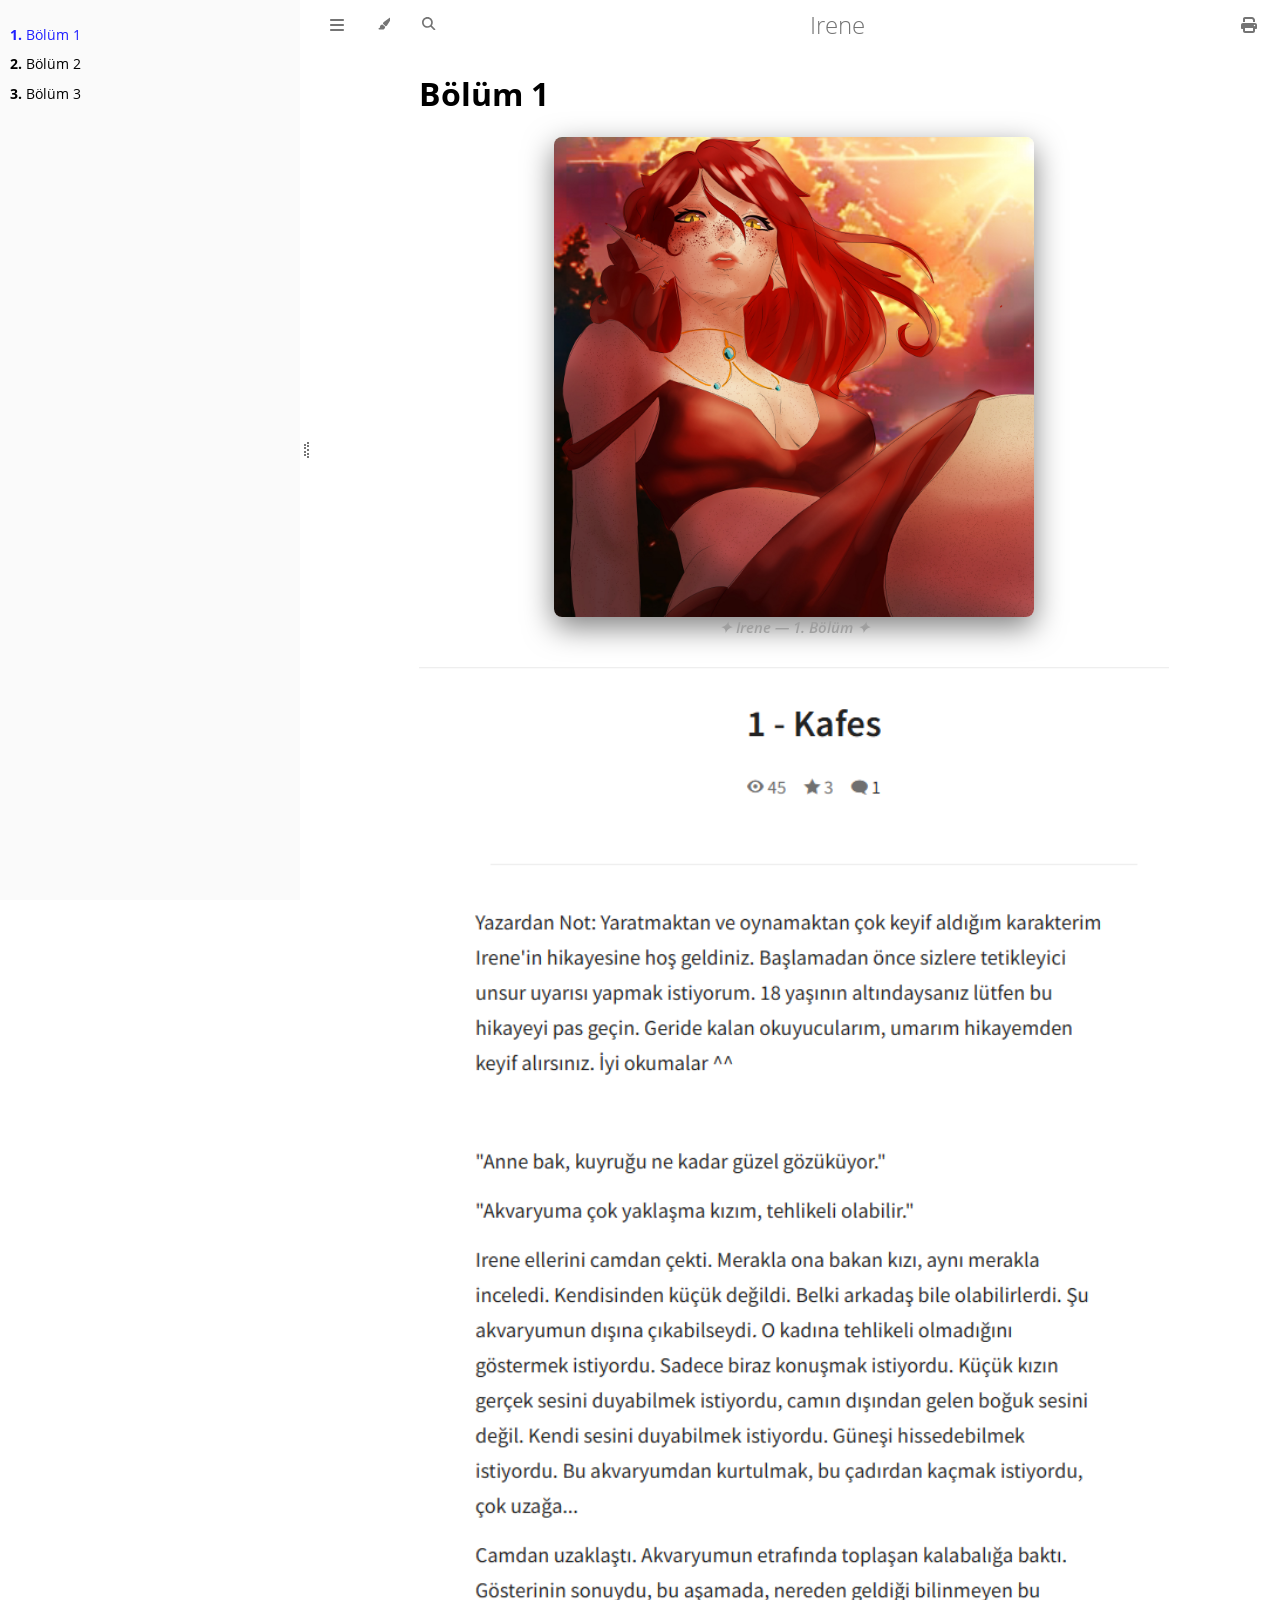
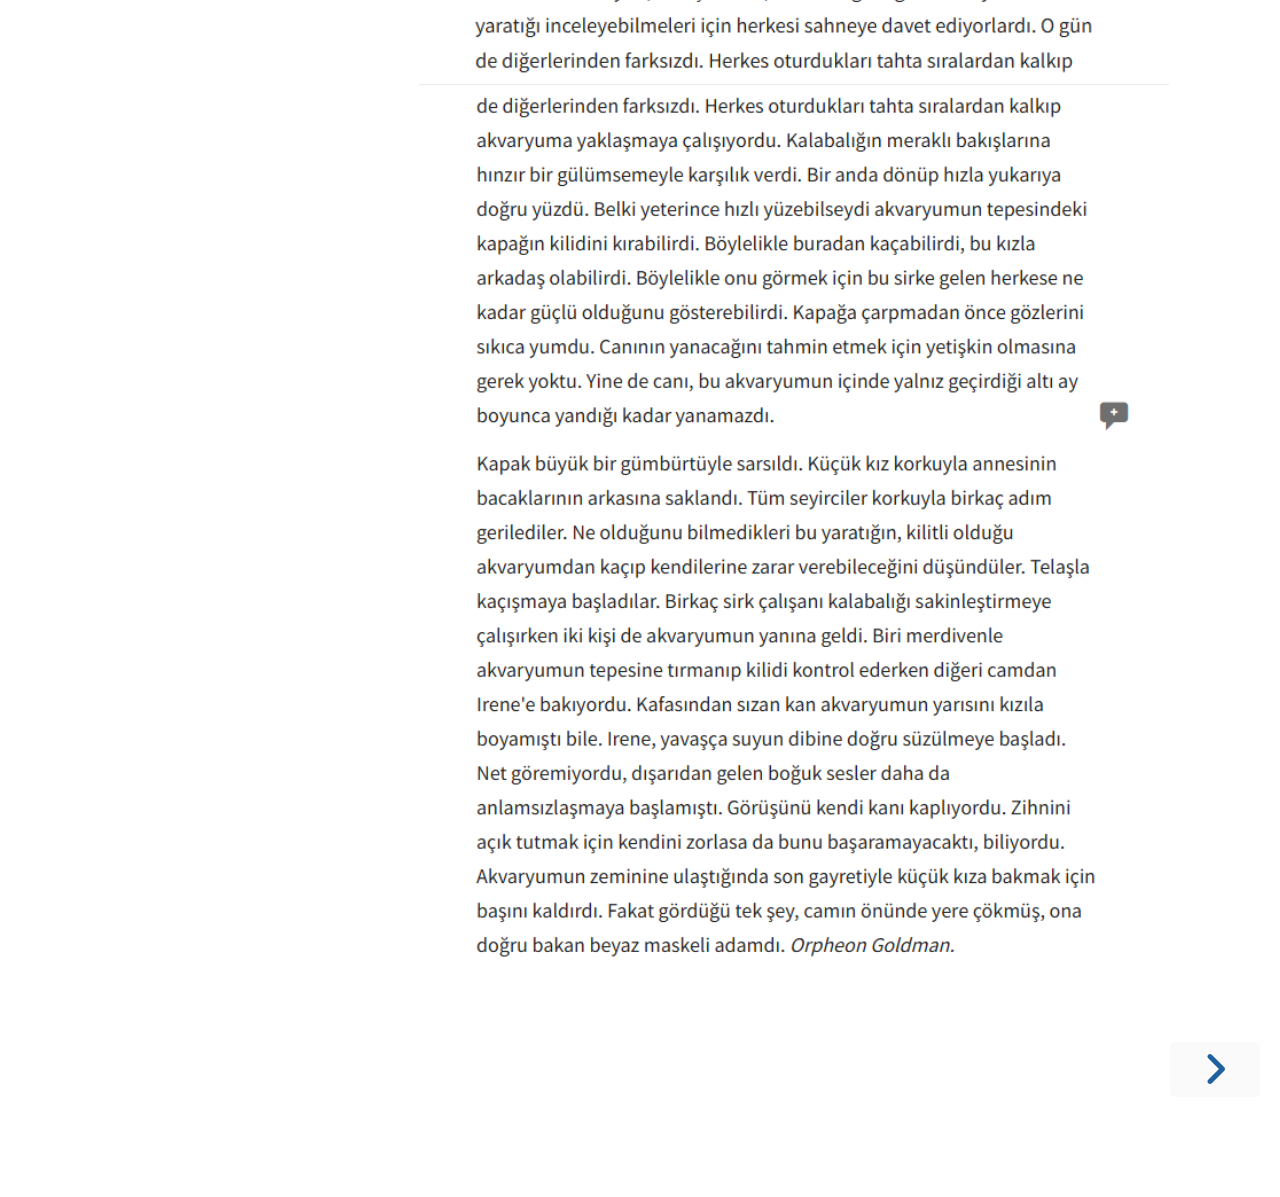
==== index.html @ 5b01538f "deploy: 0508a4b6978ac6c956432a629f07b797acef24c5" ====
<!DOCTYPE HTML>
<html lang="en" class="light sidebar-visible" dir="ltr">
    <head>
        <!-- Book generated using mdBook -->
        <meta charset="UTF-8">
        <title>Bölüm 1 - Irene</title>


        <!-- Custom HTML head -->

        <meta name="description" content="">
        <meta name="viewport" content="width=device-width, initial-scale=1">
        <meta name="theme-color" content="#ffffff">

        <link rel="icon" href="favicon-de23e50b.svg">
        <link rel="shortcut icon" href="favicon-8114d1fc.png">
        <link rel="stylesheet" href="css/variables-8adf115d.css">
        <link rel="stylesheet" href="css/general-e96d0476.css">
        <link rel="stylesheet" href="css/chrome-d279d366.css">
        <link rel="stylesheet" href="css/print-9e4910d8.css" media="print">

        <!-- Fonts -->
        <link rel="stylesheet" href="fonts/fonts-9644e21d.css">

        <!-- Highlight.js Stylesheets -->
        <link rel="stylesheet" id="mdbook-highlight-css" href="highlight-493f70e1.css">
        <link rel="stylesheet" id="mdbook-tomorrow-night-css" href="tomorrow-night-4c0ae647.css">
        <link rel="stylesheet" id="mdbook-ayu-highlight-css" href="ayu-highlight-3fdfc3ac.css">

        <!-- Custom theme stylesheets -->
        <link rel="stylesheet" href="src/custom-f407824f.css">


        <!-- Provide site root and default themes to javascript -->
        <script>
            const path_to_root = "";
            const default_light_theme = "light";
            const default_dark_theme = "navy";
            window.path_to_searchindex_js = "searchindex-d4fcfb44.js";
        </script>
        <!-- Start loading toc.js asap -->
        <script src="toc-2e835e75.js"></script>
    </head>
    <body>
    <div id="mdbook-help-container">
        <div id="mdbook-help-popup">
            <h2 class="mdbook-help-title">Keyboard shortcuts</h2>
            <div>
                <p>Press <kbd>←</kbd> or <kbd>→</kbd> to navigate between chapters</p>
                <p>Press <kbd>S</kbd> or <kbd>/</kbd> to search in the book</p>
                <p>Press <kbd>?</kbd> to show this help</p>
                <p>Press <kbd>Esc</kbd> to hide this help</p>
            </div>
        </div>
    </div>
    <div id="mdbook-body-container">
        <!-- Work around some values being stored in localStorage wrapped in quotes -->
        <script>
            try {
                let theme = localStorage.getItem('mdbook-theme');
                let sidebar = localStorage.getItem('mdbook-sidebar');

                if (theme.startsWith('"') && theme.endsWith('"')) {
                    localStorage.setItem('mdbook-theme', theme.slice(1, theme.length - 1));
                }

                if (sidebar.startsWith('"') && sidebar.endsWith('"')) {
                    localStorage.setItem('mdbook-sidebar', sidebar.slice(1, sidebar.length - 1));
                }
            } catch (e) { }
        </script>

        <!-- Set the theme before any content is loaded, prevents flash -->
        <script>
            const default_theme = window.matchMedia("(prefers-color-scheme: dark)").matches ? default_dark_theme : default_light_theme;
            let theme;
            try { theme = localStorage.getItem('mdbook-theme'); } catch(e) { }
            if (theme === null || theme === undefined) { theme = default_theme; }
            const html = document.documentElement;
            html.classList.remove('light')
            html.classList.add(theme);
            html.classList.add("js");
        </script>

        <input type="checkbox" id="mdbook-sidebar-toggle-anchor" class="hidden">

        <!-- Hide / unhide sidebar before it is displayed -->
        <script>
            let sidebar = null;
            const sidebar_toggle = document.getElementById("mdbook-sidebar-toggle-anchor");
            if (document.body.clientWidth >= 1080) {
                try { sidebar = localStorage.getItem('mdbook-sidebar'); } catch(e) { }
                sidebar = sidebar || 'visible';
            } else {
                sidebar = 'hidden';
                sidebar_toggle.checked = false;
            }
            if (sidebar === 'visible') {
                sidebar_toggle.checked = true;
            } else {
                html.classList.remove('sidebar-visible');
            }
        </script>

        <nav id="mdbook-sidebar" class="sidebar" aria-label="Table of contents">
            <!-- populated by js -->
            <mdbook-sidebar-scrollbox class="sidebar-scrollbox"></mdbook-sidebar-scrollbox>
            <noscript>
                <iframe class="sidebar-iframe-outer" src="toc.html"></iframe>
            </noscript>
            <div id="mdbook-sidebar-resize-handle" class="sidebar-resize-handle">
                <div class="sidebar-resize-indicator"></div>
            </div>
        </nav>

        <div id="mdbook-page-wrapper" class="page-wrapper">

            <div class="page">
                <div id="mdbook-menu-bar-hover-placeholder"></div>
                <div id="mdbook-menu-bar" class="menu-bar sticky">
                    <div class="left-buttons">
                        <label id="mdbook-sidebar-toggle" class="icon-button" for="mdbook-sidebar-toggle-anchor" title="Toggle Table of Contents" aria-label="Toggle Table of Contents" aria-controls="mdbook-sidebar">
                            <span class=fa-svg><svg xmlns="http://www.w3.org/2000/svg" viewBox="0 0 448 512"><!--! Font Awesome Free 6.2.0 by @fontawesome - https://fontawesome.com License - https://fontawesome.com/license/free (Icons: CC BY 4.0, Fonts: SIL OFL 1.1, Code: MIT License) Copyright 2022 Fonticons, Inc. --><path d="M0 96C0 78.3 14.3 64 32 64H416c17.7 0 32 14.3 32 32s-14.3 32-32 32H32C14.3 128 0 113.7 0 96zM0 256c0-17.7 14.3-32 32-32H416c17.7 0 32 14.3 32 32s-14.3 32-32 32H32c-17.7 0-32-14.3-32-32zM448 416c0 17.7-14.3 32-32 32H32c-17.7 0-32-14.3-32-32s14.3-32 32-32H416c17.7 0 32 14.3 32 32z"/></svg></span>
                        </label>
                        <button id="mdbook-theme-toggle" class="icon-button" type="button" title="Change theme" aria-label="Change theme" aria-haspopup="true" aria-expanded="false" aria-controls="mdbook-theme-list">
                            <span class=fa-svg><svg xmlns="http://www.w3.org/2000/svg" viewBox="0 0 576 512"><!--! Font Awesome Free 6.2.0 by @fontawesome - https://fontawesome.com License - https://fontawesome.com/license/free (Icons: CC BY 4.0, Fonts: SIL OFL 1.1, Code: MIT License) Copyright 2022 Fonticons, Inc. --><path d="M371.3 367.1c27.3-3.9 51.9-19.4 67.2-42.9L600.2 74.1c12.6-19.5 9.4-45.3-7.6-61.2S549.7-4.4 531.1 9.6L294.4 187.2c-24 18-38.2 46.1-38.4 76.1L371.3 367.1zm-19.6 25.4l-116-104.4C175.9 290.3 128 339.6 128 400c0 3.9 .2 7.8 .6 11.6c1.8 17.5-10.2 36.4-27.8 36.4H96c-17.7 0-32 14.3-32 32s14.3 32 32 32H240c61.9 0 112-50.1 112-112c0-2.5-.1-5-.2-7.5z"/></svg></span>
                        </button>
                        <ul id="mdbook-theme-list" class="theme-popup" aria-label="Themes" role="menu">
                            <li role="none"><button role="menuitem" class="theme" id="mdbook-theme-default_theme">Auto</button></li>
                            <li role="none"><button role="menuitem" class="theme" id="mdbook-theme-light">Light</button></li>
                            <li role="none"><button role="menuitem" class="theme" id="mdbook-theme-rust">Rust</button></li>
                            <li role="none"><button role="menuitem" class="theme" id="mdbook-theme-coal">Coal</button></li>
                            <li role="none"><button role="menuitem" class="theme" id="mdbook-theme-navy">Navy</button></li>
                            <li role="none"><button role="menuitem" class="theme" id="mdbook-theme-ayu">Ayu</button></li>
                        </ul>
                        <button id="mdbook-search-toggle" class="icon-button" type="button" title="Search (`/`)" aria-label="Toggle Searchbar" aria-expanded="false" aria-keyshortcuts="/ s" aria-controls="mdbook-searchbar">
                            <span class=fa-svg><svg xmlns="http://www.w3.org/2000/svg" viewBox="0 0 512 512"><!--! Font Awesome Free 6.2.0 by @fontawesome - https://fontawesome.com License - https://fontawesome.com/license/free (Icons: CC BY 4.0, Fonts: SIL OFL 1.1, Code: MIT License) Copyright 2022 Fonticons, Inc. --><path d="M416 208c0 45.9-14.9 88.3-40 122.7L502.6 457.4c12.5 12.5 12.5 32.8 0 45.3s-32.8 12.5-45.3 0L330.7 376c-34.4 25.2-76.8 40-122.7 40C93.1 416 0 322.9 0 208S93.1 0 208 0S416 93.1 416 208zM208 352c79.5 0 144-64.5 144-144s-64.5-144-144-144S64 128.5 64 208s64.5 144 144 144z"/></svg></span>
                        </button>
                    </div>

                    <h1 class="menu-title">Irene</h1>

                    <div class="right-buttons">
                        <a href="print.html" title="Print this book" aria-label="Print this book">
                            <span class=fa-svg id="print-button"><svg xmlns="http://www.w3.org/2000/svg" viewBox="0 0 512 512"><!--! Font Awesome Free 6.2.0 by @fontawesome - https://fontawesome.com License - https://fontawesome.com/license/free (Icons: CC BY 4.0, Fonts: SIL OFL 1.1, Code: MIT License) Copyright 2022 Fonticons, Inc. --><path d="M128 0C92.7 0 64 28.7 64 64v96h64V64H354.7L384 93.3V160h64V93.3c0-17-6.7-33.3-18.7-45.3L400 18.7C388 6.7 371.7 0 354.7 0H128zM384 352v32 64H128V384 368 352H384zm64 32h32c17.7 0 32-14.3 32-32V256c0-35.3-28.7-64-64-64H64c-35.3 0-64 28.7-64 64v96c0 17.7 14.3 32 32 32H64v64c0 35.3 28.7 64 64 64H384c35.3 0 64-28.7 64-64V384zm-16-88c-13.3 0-24-10.7-24-24s10.7-24 24-24s24 10.7 24 24s-10.7 24-24 24z"/></svg></span>
                        </a>

                    </div>
                </div>

                <div id="mdbook-search-wrapper" class="hidden">
                    <form id="mdbook-searchbar-outer" class="searchbar-outer">
                        <div class="search-wrapper">
                            <input type="search" id="mdbook-searchbar" name="searchbar" placeholder="Search this book ..." aria-controls="mdbook-searchresults-outer" aria-describedby="searchresults-header">
                            <div class="spinner-wrapper">
                                <span class=fa-svg id="fa-spin"><svg xmlns="http://www.w3.org/2000/svg" viewBox="0 0 512 512"><!--! Font Awesome Free 6.2.0 by @fontawesome - https://fontawesome.com License - https://fontawesome.com/license/free (Icons: CC BY 4.0, Fonts: SIL OFL 1.1, Code: MIT License) Copyright 2022 Fonticons, Inc. --><path d="M304 48c0-26.5-21.5-48-48-48s-48 21.5-48 48s21.5 48 48 48s48-21.5 48-48zm0 416c0-26.5-21.5-48-48-48s-48 21.5-48 48s21.5 48 48 48s48-21.5 48-48zM48 304c26.5 0 48-21.5 48-48s-21.5-48-48-48s-48 21.5-48 48s21.5 48 48 48zm464-48c0-26.5-21.5-48-48-48s-48 21.5-48 48s21.5 48 48 48s48-21.5 48-48zM142.9 437c18.7-18.7 18.7-49.1 0-67.9s-49.1-18.7-67.9 0s-18.7 49.1 0 67.9s49.1 18.7 67.9 0zm0-294.2c18.7-18.7 18.7-49.1 0-67.9S93.7 56.2 75 75s-18.7 49.1 0 67.9s49.1 18.7 67.9 0zM369.1 437c18.7 18.7 49.1 18.7 67.9 0s18.7-49.1 0-67.9s-49.1-18.7-67.9 0s-18.7 49.1 0 67.9z"/></svg></span>
                            </div>
                        </div>
                    </form>
                    <div id="mdbook-searchresults-outer" class="searchresults-outer hidden">
                        <div id="mdbook-searchresults-header" class="searchresults-header"></div>
                        <ul id="mdbook-searchresults">
                        </ul>
                    </div>
                </div>

                <!-- Apply ARIA attributes after the sidebar and the sidebar toggle button are added to the DOM -->
                <script>
                    document.getElementById('mdbook-sidebar-toggle').setAttribute('aria-expanded', sidebar === 'visible');
                    document.getElementById('mdbook-sidebar').setAttribute('aria-hidden', sidebar !== 'visible');
                    Array.from(document.querySelectorAll('#mdbook-sidebar a')).forEach(function(link) {
                        link.setAttribute('tabIndex', sidebar === 'visible' ? 0 : -1);
                    });
                </script>

                <div id="mdbook-content" class="content">
                    <main>
                        <h1 id="bölüm-1"><a class="header" href="#bölüm-1">Bölüm 1</a></h1>
<img src="images/Irene.png" class="ln-illustration" alt="Irene - 1. Bölüm">
<div class="img-caption">✦ Irene — 1. Bölüm ✦</div>

<p><label class="checkbox-label"><input class="checkbox-img" type="checkbox"><img src="images/b1-s1.png" alt="Sayfa 1"><span class="img-wrapper"><img src="images/b1-s1.png" alt="Sayfa 1"></span></label>
<label class="checkbox-label"><input class="checkbox-img" type="checkbox"><img src="images/b1-s2.png" alt="Sayfa 2"><span class="img-wrapper"><img src="images/b1-s2.png" alt="Sayfa 2"></span></label></p>

                    </main>

                    <nav class="nav-wrapper" aria-label="Page navigation">
                        <!-- Mobile navigation buttons -->

                            <a rel="next prefetch" href="bolum2.html" class="mobile-nav-chapters next" title="Next chapter" aria-label="Next chapter" aria-keyshortcuts="Right">
                                <span class=fa-svg><svg xmlns="http://www.w3.org/2000/svg" viewBox="0 0 320 512"><!--! Font Awesome Free 6.2.0 by @fontawesome - https://fontawesome.com License - https://fontawesome.com/license/free (Icons: CC BY 4.0, Fonts: SIL OFL 1.1, Code: MIT License) Copyright 2022 Fonticons, Inc. --><path d="M278.6 233.4c12.5 12.5 12.5 32.8 0 45.3l-160 160c-12.5 12.5-32.8 12.5-45.3 0s-12.5-32.8 0-45.3L210.7 256 73.4 118.6c-12.5-12.5-12.5-32.8 0-45.3s32.8-12.5 45.3 0l160 160z"/></svg></span>
                            </a>

                        <div style="clear: both"></div>
                    </nav>
                </div>
            </div>

            <nav class="nav-wide-wrapper" aria-label="Page navigation">

                    <a rel="next prefetch" href="bolum2.html" class="nav-chapters next" title="Next chapter" aria-label="Next chapter" aria-keyshortcuts="Right">
                        <span class=fa-svg><svg xmlns="http://www.w3.org/2000/svg" viewBox="0 0 320 512"><!--! Font Awesome Free 6.2.0 by @fontawesome - https://fontawesome.com License - https://fontawesome.com/license/free (Icons: CC BY 4.0, Fonts: SIL OFL 1.1, Code: MIT License) Copyright 2022 Fonticons, Inc. --><path d="M278.6 233.4c12.5 12.5 12.5 32.8 0 45.3l-160 160c-12.5 12.5-32.8 12.5-45.3 0s-12.5-32.8 0-45.3L210.7 256 73.4 118.6c-12.5-12.5-12.5-32.8 0-45.3s32.8-12.5 45.3 0l160 160z"/></svg></span>
                    </a>
            </nav>

        </div>

        <template id=fa-eye><span class=fa-svg><svg xmlns="http://www.w3.org/2000/svg" viewBox="0 0 576 512"><!--! Font Awesome Free 6.2.0 by @fontawesome - https://fontawesome.com License - https://fontawesome.com/license/free (Icons: CC BY 4.0, Fonts: SIL OFL 1.1, Code: MIT License) Copyright 2022 Fonticons, Inc. --><path d="M288 32c-80.8 0-145.5 36.8-192.6 80.6C48.6 156 17.3 208 2.5 243.7c-3.3 7.9-3.3 16.7 0 24.6C17.3 304 48.6 356 95.4 399.4C142.5 443.2 207.2 480 288 480s145.5-36.8 192.6-80.6c46.8-43.5 78.1-95.4 93-131.1c3.3-7.9 3.3-16.7 0-24.6c-14.9-35.7-46.2-87.7-93-131.1C433.5 68.8 368.8 32 288 32zM432 256c0 79.5-64.5 144-144 144s-144-64.5-144-144s64.5-144 144-144s144 64.5 144 144zM288 192c0 35.3-28.7 64-64 64c-11.5 0-22.3-3-31.6-8.4c-.2 2.8-.4 5.5-.4 8.4c0 53 43 96 96 96s96-43 96-96s-43-96-96-96c-2.8 0-5.6 .1-8.4 .4c5.3 9.3 8.4 20.1 8.4 31.6z"/></svg></span></template>
        <template id=fa-eye-slash><span class=fa-svg><svg xmlns="http://www.w3.org/2000/svg" viewBox="0 0 640 512"><!--! Font Awesome Free 6.2.0 by @fontawesome - https://fontawesome.com License - https://fontawesome.com/license/free (Icons: CC BY 4.0, Fonts: SIL OFL 1.1, Code: MIT License) Copyright 2022 Fonticons, Inc. --><path d="M38.8 5.1C28.4-3.1 13.3-1.2 5.1 9.2S-1.2 34.7 9.2 42.9l592 464c10.4 8.2 25.5 6.3 33.7-4.1s6.3-25.5-4.1-33.7L525.6 386.7c39.6-40.6 66.4-86.1 79.9-118.4c3.3-7.9 3.3-16.7 0-24.6c-14.9-35.7-46.2-87.7-93-131.1C465.5 68.8 400.8 32 320 32c-68.2 0-125 26.3-169.3 60.8L38.8 5.1zM223.1 149.5C248.6 126.2 282.7 112 320 112c79.5 0 144 64.5 144 144c0 24.9-6.3 48.3-17.4 68.7L408 294.5c5.2-11.8 8-24.8 8-38.5c0-53-43-96-96-96c-2.8 0-5.6 .1-8.4 .4c5.3 9.3 8.4 20.1 8.4 31.6c0 10.2-2.4 19.8-6.6 28.3l-90.3-70.8zm223.1 298L373 389.9c-16.4 6.5-34.3 10.1-53 10.1c-79.5 0-144-64.5-144-144c0-6.9 .5-13.6 1.4-20.2L83.1 161.5C60.3 191.2 44 220.8 34.5 243.7c-3.3 7.9-3.3 16.7 0 24.6c14.9 35.7 46.2 87.7 93 131.1C174.5 443.2 239.2 480 320 480c47.8 0 89.9-12.9 126.2-32.5z"/></svg></span></template>
        <template id=fa-copy><span class=fa-svg><svg xmlns="http://www.w3.org/2000/svg" viewBox="0 0 512 512"><!--! Font Awesome Free 6.2.0 by @fontawesome - https://fontawesome.com License - https://fontawesome.com/license/free (Icons: CC BY 4.0, Fonts: SIL OFL 1.1, Code: MIT License) Copyright 2022 Fonticons, Inc. --><path d="M502.6 70.63l-61.25-61.25C435.4 3.371 427.2 0 418.7 0H255.1c-35.35 0-64 28.66-64 64l.0195 256C192 355.4 220.7 384 256 384h192c35.2 0 64-28.8 64-64V93.25C512 84.77 508.6 76.63 502.6 70.63zM464 320c0 8.836-7.164 16-16 16H255.1c-8.838 0-16-7.164-16-16L239.1 64.13c0-8.836 7.164-16 16-16h128L384 96c0 17.67 14.33 32 32 32h47.1V320zM272 448c0 8.836-7.164 16-16 16H63.1c-8.838 0-16-7.164-16-16L47.98 192.1c0-8.836 7.164-16 16-16H160V128H63.99c-35.35 0-64 28.65-64 64l.0098 256C.002 483.3 28.66 512 64 512h192c35.2 0 64-28.8 64-64v-32h-47.1L272 448z"/></svg></span></template>
        <template id=fa-play><span class=fa-svg><svg xmlns="http://www.w3.org/2000/svg" viewBox="0 0 384 512"><!--! Font Awesome Free 6.2.0 by @fontawesome - https://fontawesome.com License - https://fontawesome.com/license/free (Icons: CC BY 4.0, Fonts: SIL OFL 1.1, Code: MIT License) Copyright 2022 Fonticons, Inc. --><path d="M73 39c-14.8-9.1-33.4-9.4-48.5-.9S0 62.6 0 80V432c0 17.4 9.4 33.4 24.5 41.9s33.7 8.1 48.5-.9L361 297c14.3-8.7 23-24.2 23-41s-8.7-32.2-23-41L73 39z"/></svg></span></template>
        <template id=fa-clock-rotate-left><span class=fa-svg><svg xmlns="http://www.w3.org/2000/svg" viewBox="0 0 512 512"><!--! Font Awesome Free 6.2.0 by @fontawesome - https://fontawesome.com License - https://fontawesome.com/license/free (Icons: CC BY 4.0, Fonts: SIL OFL 1.1, Code: MIT License) Copyright 2022 Fonticons, Inc. --><path d="M75 75L41 41C25.9 25.9 0 36.6 0 57.9V168c0 13.3 10.7 24 24 24H134.1c21.4 0 32.1-25.9 17-41l-30.8-30.8C155 85.5 203 64 256 64c106 0 192 86 192 192s-86 192-192 192c-40.8 0-78.6-12.7-109.7-34.4c-14.5-10.1-34.4-6.6-44.6 7.9s-6.6 34.4 7.9 44.6C151.2 495 201.7 512 256 512c141.4 0 256-114.6 256-256S397.4 0 256 0C185.3 0 121.3 28.7 75 75zm181 53c-13.3 0-24 10.7-24 24V256c0 6.4 2.5 12.5 7 17l72 72c9.4 9.4 24.6 9.4 33.9 0s9.4-24.6 0-33.9l-65-65V152c0-13.3-10.7-24-24-24z"/></svg></span></template>



        <script>
            window.playground_copyable = true;
        </script>


        <script src="elasticlunr-ef4e11c1.min.js"></script>
        <script src="mark-09e88c2c.min.js"></script>
        <script src="searcher-09f2665d.js"></script>

        <script src="clipboard-1626706a.min.js"></script>
        <script src="highlight-abc7f01d.js"></script>
        <script src="book-609e4cb8.js"></script>

        <!-- Custom JS scripts -->



    </div>
    </body>
</html>
---- css/variables-8adf115d.css ----
/* Globals */

:root {
    --sidebar-target-width: 300px;
    --sidebar-width: min(var(--sidebar-target-width), 80vw);
    --sidebar-resize-indicator-width: 8px;
    --sidebar-resize-indicator-space: 2px;
    --page-padding: 15px;
    --content-max-width: 750px;
    --menu-bar-height: 50px;
    --mono-font: "Source Code Pro", Consolas, "Ubuntu Mono", Menlo, "DejaVu Sans Mono", monospace, monospace;
    --code-font-size: 0.875em; /* please adjust the ace font size accordingly in editor.js */
    --searchbar-margin-block-start: 5px;
}

/* Themes */

.ayu {
    --bg: hsl(210, 25%, 8%);
    --fg: #c5c5c5;

    --sidebar-bg: #14191f;
    --sidebar-fg: #c8c9db;
    --sidebar-non-existant: #5c6773;
    --sidebar-active: #ffb454;
    --sidebar-spacer: #2d334f;

    --scrollbar: var(--sidebar-fg);

    --icons: #737480;
    --icons-hover: #b7b9cc;

    --links: #0096cf;

    --inline-code-color: #ffb454;

    --theme-popup-bg: #14191f;
    --theme-popup-border: #5c6773;
    --theme-hover: #191f26;

    --quote-bg: hsl(226, 15%, 17%);
    --quote-border: hsl(226, 15%, 22%);

    --warning-border: #ff8e00;

    --table-border-color: hsl(210, 25%, 13%);
    --table-header-bg: hsl(210, 25%, 28%);
    --table-alternate-bg: hsl(210, 25%, 11%);

    --searchbar-border-color: #848484;
    --searchbar-bg: #424242;
    --searchbar-fg: #fff;
    --searchbar-shadow-color: #d4c89f;
    --searchresults-header-fg: #666;
    --searchresults-border-color: #888;
    --searchresults-li-bg: #252932;
    --search-mark-bg: #e3b171;

    --color-scheme: dark;

    /* Same as `--icons` */
    --copy-button-filter: invert(45%) sepia(6%) saturate(621%) hue-rotate(198deg) brightness(99%) contrast(85%);
    /* Same as `--sidebar-active` */
    --copy-button-filter-hover: invert(68%) sepia(55%) saturate(531%) hue-rotate(341deg) brightness(104%) contrast(101%);

    --footnote-highlight: #2668a6;

    --overlay-bg: rgba(33, 40, 48, 0.4);

    --blockquote-note-color: #74b9ff;
    --blockquote-tip-color: #09ca09;
    --blockquote-important-color: #d3abff;
    --blockquote-warning-color: #f0b72f;
    --blockquote-caution-color: #f21424;

    --sidebar-header-border-color: #c18639;
}

.coal {
    --bg: hsl(200, 7%, 8%);
    --fg: #98a3ad;

    --sidebar-bg: #292c2f;
    --sidebar-fg: #a1adb8;
    --sidebar-non-existant: #505254;
    --sidebar-active: #3473ad;
    --sidebar-spacer: #393939;

    --scrollbar: var(--sidebar-fg);

    --icons: #43484d;
    --icons-hover: #b3c0cc;

    --links: #2b79a2;

    --inline-code-color: #c5c8c6;

    --theme-popup-bg: #141617;
    --theme-popup-border: #43484d;
    --theme-hover: #1f2124;

    --quote-bg: hsl(234, 21%, 18%);
    --quote-border: hsl(234, 21%, 23%);

    --warning-border: #ff8e00;

    --table-border-color: hsl(200, 7%, 13%);
    --table-header-bg: hsl(200, 7%, 28%);
    --table-alternate-bg: hsl(200, 7%, 11%);

    --searchbar-border-color: #aaa;
    --searchbar-bg: #b7b7b7;
    --searchbar-fg: #000;
    --searchbar-shadow-color: #aaa;
    --searchresults-header-fg: #666;
    --searchresults-border-color: #98a3ad;
    --searchresults-li-bg: #2b2b2f;
    --search-mark-bg: #355c7d;

    --color-scheme: dark;

    /* Same as `--icons` */
    --copy-button-filter: invert(26%) sepia(8%) saturate(575%) hue-rotate(169deg) brightness(87%) contrast(82%);
    /* Same as `--sidebar-active` */
    --copy-button-filter-hover: invert(36%) sepia(70%) saturate(503%) hue-rotate(167deg) brightness(98%) contrast(89%);

    --footnote-highlight: #4079ae;

    --overlay-bg: rgba(33, 40, 48, 0.4);

    --blockquote-note-color: #4493f8;
    --blockquote-tip-color: #08ae08;
    --blockquote-important-color: #ab7df8;
    --blockquote-warning-color: #d29922;
    --blockquote-caution-color: #d91b29;

    --sidebar-header-border-color: #3473ad;
}

.light, html:not(.js) {
    --bg: hsl(0, 0%, 100%);
    --fg: hsl(0, 0%, 0%);

    --sidebar-bg: #fafafa;
    --sidebar-fg: hsl(0, 0%, 0%);
    --sidebar-non-existant: #aaaaaa;
    --sidebar-active: #1f1fff;
    --sidebar-spacer: #f4f4f4;

    --scrollbar: #8F8F8F;

    --icons: #747474;
    --icons-hover: #000000;

    --links: #20609f;

    --inline-code-color: #301900;

    --theme-popup-bg: #fafafa;
    --theme-popup-border: #cccccc;
    --theme-hover: #e6e6e6;

    --quote-bg: hsl(197, 37%, 96%);
    --quote-border: hsl(197, 37%, 91%);

    --warning-border: #ff8e00;

    --table-border-color: hsl(0, 0%, 95%);
    --table-header-bg: hsl(0, 0%, 80%);
    --table-alternate-bg: hsl(0, 0%, 97%);

    --searchbar-border-color: #aaa;
    --searchbar-bg: #fafafa;
    --searchbar-fg: #000;
    --searchbar-shadow-color: #aaa;
    --searchresults-header-fg: #666;
    --searchresults-border-color: #888;
    --searchresults-li-bg: #e4f2fe;
    --search-mark-bg: #a2cff5;

    --color-scheme: light;

    /* Same as `--icons` */
    --copy-button-filter: invert(45.49%);
    /* Same as `--sidebar-active` */
    --copy-button-filter-hover: invert(14%) sepia(93%) saturate(4250%) hue-rotate(243deg) brightness(99%) contrast(130%);

    --footnote-highlight: #7e7eff;

    --overlay-bg: rgba(200, 200, 205, 0.4);

    --blockquote-note-color: #0969da;
    --blockquote-tip-color: #008000;
    --blockquote-important-color: #8250df;
    --blockquote-warning-color: #9a6700;
    --blockquote-caution-color: #b52731;

    --sidebar-header-border-color: #6e6edb;
}

.navy {
    --bg: hsl(226, 23%, 11%);
    --fg: #bcbdd0;

    --sidebar-bg: #282d3f;
    --sidebar-fg: #c8c9db;
    --sidebar-non-existant: #505274;
    --sidebar-active: #2b79a2;
    --sidebar-spacer: #2d334f;

    --scrollbar: var(--sidebar-fg);

    --icons: #737480;
    --icons-hover: #b7b9cc;

    --links: #2b79a2;

    --inline-code-color: #c5c8c6;

    --theme-popup-bg: #161923;
    --theme-popup-border: #737480;
    --theme-hover: #282e40;

    --quote-bg: hsl(226, 15%, 17%);
    --quote-border: hsl(226, 15%, 22%);

    --warning-border: #ff8e00;

    --table-border-color: hsl(226, 23%, 16%);
    --table-header-bg: hsl(226, 23%, 31%);
    --table-alternate-bg: hsl(226, 23%, 14%);

    --searchbar-border-color: #aaa;
    --searchbar-bg: #aeaec6;
    --searchbar-fg: #000;
    --searchbar-shadow-color: #aaa;
    --searchresults-header-fg: #5f5f71;
    --searchresults-border-color: #5c5c68;
    --searchresults-li-bg: #242430;
    --search-mark-bg: #a2cff5;

    --color-scheme: dark;

    /* Same as `--icons` */
    --copy-button-filter: invert(51%) sepia(10%) saturate(393%) hue-rotate(198deg) brightness(86%) contrast(87%);
    /* Same as `--sidebar-active` */
    --copy-button-filter-hover: invert(46%) sepia(20%) saturate(1537%) hue-rotate(156deg) brightness(85%) contrast(90%);

    --footnote-highlight: #4079ae;

    --overlay-bg: rgba(33, 40, 48, 0.4);

    --blockquote-note-color: #4493f8;
    --blockquote-tip-color: #09ca09;
    --blockquote-important-color: #ab7df8;
    --blockquote-warning-color: #d29922;
    --blockquote-caution-color: #f21424;

    --sidebar-header-border-color: #2f6ab5;
}

.rust {
    --bg: hsl(60, 9%, 87%);
    --fg: #262625;

    --sidebar-bg: #3b2e2a;
    --sidebar-fg: #c8c9db;
    --sidebar-non-existant: #505254;
    --sidebar-active: #e69f67;
    --sidebar-spacer: #45373a;

    --scrollbar: var(--sidebar-fg);

    --icons: #737480;
    --icons-hover: #262625;

    --links: #2b79a2;

    --inline-code-color: #6e6b5e;

    --theme-popup-bg: #e1e1db;
    --theme-popup-border: #b38f6b;
    --theme-hover: #99908a;

    --quote-bg: hsl(60, 5%, 75%);
    --quote-border: hsl(60, 5%, 70%);

    --warning-border: #ff8e00;

    --table-border-color: hsl(60, 9%, 82%);
    --table-header-bg: #b3a497;
    --table-alternate-bg: hsl(60, 9%, 84%);

    --searchbar-border-color: #aaa;
    --searchbar-bg: #fafafa;
    --searchbar-fg: #000;
    --searchbar-shadow-color: #aaa;
    --searchresults-header-fg: #666;
    --searchresults-border-color: #888;
    --searchresults-li-bg: #dec2a2;
    --search-mark-bg: #e69f67;

    /* Same as `--icons` */
    --copy-button-filter: invert(51%) sepia(10%) saturate(393%) hue-rotate(198deg) brightness(86%) contrast(87%);
    /* Same as `--sidebar-active` */
    --copy-button-filter-hover: invert(77%) sepia(16%) saturate(1798%) hue-rotate(328deg) brightness(98%) contrast(83%);

    --footnote-highlight: #d3a17a;

    --overlay-bg: rgba(150, 150, 150, 0.25);

    --blockquote-note-color: #023b95;
    --blockquote-tip-color: #007700;
    --blockquote-important-color: #8250df;
    --blockquote-warning-color: #603700;
    --blockquote-caution-color: #aa1721;

    --sidebar-header-border-color: #8c391f;
}

@media (prefers-color-scheme: dark) {
    html:not(.js) {
        --bg: hsl(200, 7%, 8%);
        --fg: #98a3ad;

        --sidebar-bg: #292c2f;
        --sidebar-fg: #a1adb8;
        --sidebar-non-existant: #505254;
        --sidebar-active: #3473ad;
        --sidebar-spacer: #393939;

        --scrollbar: var(--sidebar-fg);

        --icons: #43484d;
        --icons-hover: #b3c0cc;

        --links: #2b79a2;

        --inline-code-color: #c5c8c6;

        --theme-popup-bg: #141617;
        --theme-popup-border: #43484d;
        --theme-hover: #1f2124;

        --quote-bg: hsl(234, 21%, 18%);
        --quote-border: hsl(234, 21%, 23%);

        --warning-border: #ff8e00;

        --table-border-color: hsl(200, 7%, 13%);
        --table-header-bg: hsl(200, 7%, 28%);
        --table-alternate-bg: hsl(200, 7%, 11%);

        --searchbar-border-color: #aaa;
        --searchbar-bg: #b7b7b7;
        --searchbar-fg: #000;
        --searchbar-shadow-color: #aaa;
        --searchresults-header-fg: #666;
        --searchresults-border-color: #98a3ad;
        --searchresults-li-bg: #2b2b2f;
        --search-mark-bg: #355c7d;

        --color-scheme: dark;

        /* Same as `--icons` */
        --copy-button-filter: invert(26%) sepia(8%) saturate(575%) hue-rotate(169deg) brightness(87%) contrast(82%);
        /* Same as `--sidebar-active` */
        --copy-button-filter-hover: invert(36%) sepia(70%) saturate(503%) hue-rotate(167deg) brightness(98%) contrast(89%);

        --footnote-highlight: #4079ae;

        --overlay-bg: rgba(33, 40, 48, 0.4);

        --blockquote-note-color: #4493f8;
        --blockquote-tip-color: #08ae08;
        --blockquote-important-color: #ab7df8;
        --blockquote-warning-color: #d29922;
        --blockquote-caution-color: #d91b29;

        --sidebar-header-border-color: #3473ad;
    }
}
---- css/general-e96d0476.css ----
/* Base styles and content styles */

:root {
    /* Browser default font-size is 16px, this way 1 rem = 10px */
    font-size: 62.5%;
    color-scheme: var(--color-scheme);
}

html {
    font-family: "Open Sans", sans-serif;
    color: var(--fg);
    background-color: var(--bg);
    text-size-adjust: none;
    -webkit-text-size-adjust: none;
}

body {
    margin: 0;
    font-size: 1.6rem;
    overflow-x: hidden;
}

code {
    font-family: var(--mono-font) !important;
    font-size: var(--code-font-size);
    direction: ltr !important;
}

/* make long words/inline code not x overflow */
main {
    overflow-wrap: break-word;
}

/* make wide tables scroll if they overflow */
.table-wrapper {
    overflow-x: auto;
}

/* Don't change font size in headers. */
h1 code, h2 code, h3 code, h4 code, h5 code, h6 code {
    font-size: unset;
}

.left { float: left; }
.right { float: right; }
.boring { opacity: 0.6; }
.hide-boring .boring { display: none; }
.hidden { display: none !important; }

h2, h3 { margin-block-start: 2.5em; }
h4, h5 { margin-block-start: 2em; }

.header + .header h3,
.header + .header h4,
.header + .header h5 {
    margin-block-start: 1em;
}

h1:target::before,
h2:target::before,
h3:target::before,
h4:target::before,
h5:target::before,
h6:target::before,
dt:target::before {
    display: inline-block;
    content: "»";
    margin-inline-start: -30px;
    width: 30px;
}

/* This is broken on Safari as of version 14, but is fixed
   in Safari Technology Preview 117 which I think will be Safari 14.2.
   https://bugs.webkit.org/show_bug.cgi?id=218076
*/
:target {
    /* Safari does not support logical properties */
    scroll-margin-top: calc(var(--menu-bar-height) + 0.5em);
}

.page {
    outline: 0;
    padding: 0 var(--page-padding);
    margin-block-start: calc(0px - var(--menu-bar-height)); /* Compensate for the #mdbook-menu-bar-hover-placeholder */
}
.page-wrapper {
    box-sizing: border-box;
    background-color: var(--bg);
}
html:not(.js) .page-wrapper,
.js:not(.sidebar-resizing) .page-wrapper {
    transition: margin-left 0.3s ease, transform 0.3s ease; /* Animation: slide away */
}
[dir=rtl]:not(.js) .page-wrapper,
[dir=rtl].js:not(.sidebar-resizing) .page-wrapper {
    transition: margin-right 0.3s ease, transform 0.3s ease; /* Animation: slide away */
}

.content {
    overflow-y: auto;
    padding: 0 5px 50px 5px;
}
.content main {
    margin-inline-start: auto;
    margin-inline-end: auto;
    max-width: var(--content-max-width);
}
.content p { line-height: 1.45em; }
.content ol { line-height: 1.45em; }
.content ul { line-height: 1.45em; }
.content a { text-decoration: none; }
.content a:hover { text-decoration: underline; }
.content img, .content video { max-width: 100%; }
/* When an image is inside an anchor, ensure the focus ring covers the entire
   image instead of the anchor's line box. */
.content a:has(img) { display: inline-block; }
.content .header:link,
.content .header:visited {
    color: var(--fg);
}
.content .header:link,
.content .header:visited:hover {
    text-decoration: none;
}

table {
    margin: 0 auto;
    border-collapse: collapse;
}
table td {
    padding: 3px 20px;
    border: 1px var(--table-border-color) solid;
}
table thead {
    background: var(--table-header-bg);
}
table thead td {
    font-weight: 700;
    border: none;
}
table thead th {
    padding: 3px 20px;
}
table thead tr {
    border: 1px var(--table-header-bg) solid;
}
/* Alternate background colors for rows */
table tbody tr:nth-child(2n) {
    background: var(--table-alternate-bg);
}


blockquote {
    margin: 20px 0;
    padding: 0 20px;
    color: var(--fg);
    background-color: var(--quote-bg);
    border-block-start: .1em solid var(--quote-border);
    border-block-end: .1em solid var(--quote-border);
}

/* TODO: Remove .warning in a future version of mdbook, it is replaced by
blockquote tags. */
.warning {
    margin: 20px;
    padding: 0 20px;
    border-inline-start: 2px solid var(--warning-border);
}

.warning:before {
    position: absolute;
    width: 3rem;
    height: 3rem;
    margin-inline-start: calc(-1.5rem - 21px);
    content: "ⓘ";
    text-align: center;
    background-color: var(--bg);
    color: var(--warning-border);
    font-weight: bold;
    font-size: 2rem;
}

blockquote .warning:before {
    background-color: var(--quote-bg);
}

kbd {
    background-color: var(--table-border-color);
    border-radius: 4px;
    border: solid 1px var(--theme-popup-border);
    box-shadow: inset 0 -1px 0 var(--theme-hover);
    display: inline-block;
    font-size: var(--code-font-size);
    font-family: var(--mono-font);
    line-height: 10px;
    padding: 4px 5px;
    vertical-align: middle;
}

sup {
    /* Set the line-height for superscript and footnote references so that there
       isn't an awkward space appearing above lines that contain the footnote.

       See https://github.com/rust-lang/mdBook/pull/2443#discussion_r1813773583
       for an explanation.
    */
    line-height: 0;
}

.footnote-definition {
    font-size: 0.9em;
}
/* The default spacing for a list is a little too large. */
.footnote-definition ul,
.footnote-definition ol {
    padding-left: 20px;
}
.footnote-definition > li {
    /* Required to position the ::before target */
    position: relative;
}
.footnote-definition > li:target {
    scroll-margin-top: 50vh;
}
.footnote-reference:target {
    scroll-margin-top: 50vh;
}
/* Draws a border around the footnote (including the marker) when it is selected.
   TODO: If there are multiple linkbacks, highlight which one you just came
   from so you know which one to click.
*/
.footnote-definition > li:target::before {
    border: 2px solid var(--footnote-highlight);
    border-radius: 6px;
    position: absolute;
    top: -8px;
    right: -8px;
    bottom: -8px;
    left: -32px;
    pointer-events: none;
    content: "";
}
/* Pulses the footnote reference so you can quickly see where you left off reading.
   This could use some improvement.
*/
@media not (prefers-reduced-motion) {
    .footnote-reference:target  {
        animation: fn-highlight 0.8s;
        border-radius: 2px;
    }

    @keyframes fn-highlight {
        from {
            background-color: var(--footnote-highlight);
        }
    }
}

.tooltiptext {
    position: absolute;
    visibility: hidden;
    color: #fff;
    background-color: #333;
    transform: translateX(-50%); /* Center by moving tooltip 50% of its width left */
    left: -8px; /* Half of the width of the icon */
    top: -35px;
    font-size: 0.8em;
    text-align: center;
    border-radius: 6px;
    padding: 5px 8px;
    margin: 5px;
    z-index: 1000;
}
.tooltipped .tooltiptext {
    visibility: visible;
}

.chapter li.part-title {
    color: var(--sidebar-fg);
    margin: 5px 0px;
    font-weight: bold;
}

.result-no-output {
    font-style: italic;
}

.fa-svg svg {
    width: 1em;
    height: 1em;
    fill: currentColor;
    margin-bottom: -0.1em;
}

dt {
    font-weight: bold;
    margin-top: 0.5em;
    margin-bottom: 0.1em;
}

/* This uses a CSS counter to add numbers to definitions, but only if there is
 more than one definition. */
dl, dt {
    counter-reset: dd-counter;
}

/* When there is more than one definition, increment the counter. The first
selector selects the first definition, and the second one selects definitions
2 and beyond.*/
dd:has(+ dd), dd + dd {
    counter-increment: dd-counter;
    /* Use flex display to help with positioning the numbers when there is a p
    tag inside the definition. */
    display: flex;
    align-items: flex-start;
}

/* Shows the counter for definitions. The first selector selects the first
definition, and the second one selections definitions 2 and beyond.*/
dd:has(+ dd)::before, dd + dd::before  {
    content: counter(dd-counter) ". ";
    font-weight: 600;
    display: inline-block;
    margin-right: 0.5em;
}

dd > p {
    /* For loose definitions that have a p tag inside, don't add a bunch of
    space before the definition. */
    margin-top: 0;
}

/* Remove some excess space from the bottom. */
.blockquote-tag p:last-child {
    margin-bottom: 2px;
}

.blockquote-tag {
    /* Add some padding to make the vertical bar a little taller than the text.*/
    padding: 2px 0px 2px 20px;
    /* Add a solid color bar on the left side. */
    border-inline-start-style: solid;
    border-inline-start-width: 4px;
    /* Disable the background color from normal blockquotes . */
    background-color: inherit;
    /* Disable border blocks from blockquotes. */
    border-block-start: none;
    border-block-end: none;
}

.blockquote-tag-title svg {
    fill: currentColor;
    /* Add space between the icon and the title. */
    margin-right: 8px;
}

.blockquote-tag-note {
    border-inline-start-color: var(--blockquote-note-color);
}

.blockquote-tag-tip {
    border-inline-start-color: var(--blockquote-tip-color);
}

.blockquote-tag-important {
    border-inline-start-color: var(--blockquote-important-color);
}

.blockquote-tag-warning {
    border-inline-start-color: var(--blockquote-warning-color);
}

.blockquote-tag-caution {
    border-inline-start-color: var(--blockquote-caution-color);
}

.blockquote-tag-note > .blockquote-tag-title {
    color: var(--blockquote-note-color);
}

.blockquote-tag-tip > .blockquote-tag-title {
    color: var(--blockquote-tip-color);
}

.blockquote-tag-important > .blockquote-tag-title {
    color: var(--blockquote-important-color);
}

.blockquote-tag-warning > .blockquote-tag-title {
    color: var(--blockquote-warning-color);
}

.blockquote-tag-caution > .blockquote-tag-title {
    color: var(--blockquote-caution-color);
}

.blockquote-tag-title {
    /* Slightly increase the weight for more emphasis. */
    font-weight: 600;
    /* Vertically center the icon with the text. */
    display: flex;
    align-items: center;
    /* Remove default large margins for a more compact display. */
    margin: 2px 0 8px 0;
}

.blockquote-tag-title .fa-svg {
    fill: currentColor;
    /* Add some space between the icon and the text. */
    margin-right: 8px;
}

/* All this code is to handle the "zoomable" images feature. */

/* This one makes the checkbox invisible while keeping it selectable with the keyboard (with the
   "tab" key). */
.content .checkbox-img {
    position: absolute;
    width: 1px;
    height: 1px;
    padding: 0;
    margin: -1px;
    overflow: hidden;
    clip: rect(0, 0, 0, 0);
    white-space: nowrap;
    border: 0;
}
/* When the input is focused, we make it appear to the user by adding an outline to the img
   instead */
.content .checkbox-img:focus + img {
    outline: auto;
}
/* The "zoomed-in" image is not displayed until the checkbox is "ticked". */
.content .checkbox-img:not(:checked) ~ .img-wrapper {
    display: none;
}
.content .checkbox-label {
    display: block;
    max-width: 100%;
}
.content .checkbox-label img {
    cursor: zoom-in;
}
.content .checkbox-img:checked ~ .img-wrapper {
    position: fixed;
    top: 0;
    left: 0;
    width: 100vw;
    height: 100vh;
    background-color: rgba(0, 0, 0, 0.4);
    z-index: 1001;
    display: flex;
    align-items: center;
    justify-content: center;
    cursor: zoom-out;
}
.content .checkbox-img:checked ~ .img-wrapper > img {
    --img-padding: 5px;
    padding: var(--img-padding);
    background: #999;
    cursor: zoom-out;
    max-width: calc(100% - (var(--img-padding) * 2));
    max-height: calc(100% - (var(--img-padding) * 2));
}
---- css/chrome-d279d366.css ----
/* CSS for UI elements (a.k.a. chrome) */

html {
    scrollbar-color: var(--scrollbar) transparent;
}
#mdbook-searchresults a,
.content a:link,
a:visited,
a > .hljs {
    color: var(--links);
}

/*
    mdbook-body-container is necessary because mobile browsers don't seem to like
    overflow-x on the body tag when there is a <meta name="viewport"> tag.
*/
#mdbook-body-container {
    /*
        This is used when the sidebar pushes the body content off the side of
        the screen on small screens. Without it, dragging on mobile Safari
        will want to reposition the viewport in a weird way.
    */
    overflow-x: clip;
}

/* Menu Bar */

#mdbook-menu-bar,
#mdbook-menu-bar-hover-placeholder {
    z-index: 101;
    margin: auto calc(0px - var(--page-padding));
}
#mdbook-menu-bar {
    position: relative;
    display: flex;
    flex-wrap: wrap;
    background-color: var(--bg);
    border-block-end-color: var(--bg);
    border-block-end-width: 1px;
    border-block-end-style: solid;
}
#mdbook-menu-bar.sticky,
#mdbook-menu-bar-hover-placeholder:hover + #mdbook-menu-bar,
#mdbook-menu-bar:hover,
html.sidebar-visible #mdbook-menu-bar {
    position: -webkit-sticky;
    position: sticky;
    top: 0 !important;
}
#mdbook-menu-bar-hover-placeholder {
    position: sticky;
    position: -webkit-sticky;
    top: 0;
    height: var(--menu-bar-height);
}
#mdbook-menu-bar.bordered {
    border-block-end-color: var(--table-border-color);
}
#mdbook-menu-bar .fa-svg, #mdbook-menu-bar .icon-button {
    position: relative;
    padding: 0 8px;
    z-index: 10;
    line-height: var(--menu-bar-height);
    cursor: pointer;
    transition: color 0.5s;
}
@media only screen and (max-width: 420px) {
    #mdbook-menu-bar .fa-svg, #mdbook-menu-bar .icon-button {
        padding: 0 5px;
    }
}

.icon-button {
    border: none;
    background: none;
    padding: 0;
    color: inherit;
}
.icon-button .fa-svg {
    margin: 0;
}

.right-buttons {
    margin: 0 15px;
}
.right-buttons a {
    text-decoration: none;
}

.left-buttons {
    display: flex;
    margin: 0 5px;
}
html:not(.js) .left-buttons button {
    display: none;
}

.menu-title {
    display: inline-block;
    font-weight: 200;
    font-size: 2.4rem;
    line-height: var(--menu-bar-height);
    text-align: center;
    margin: 0;
    flex: 1;
    white-space: nowrap;
    overflow: hidden;
    text-overflow: ellipsis;
}
.menu-title {
    cursor: pointer;
}

.menu-bar,
.menu-bar:visited,
.nav-chapters,
.nav-chapters:visited,
.mobile-nav-chapters,
.mobile-nav-chapters:visited,
.menu-bar .icon-button,
.menu-bar a .fa-svg {
    color: var(--icons);
}

.menu-bar .fa-svg:hover,
.menu-bar .icon-button:hover,
.nav-chapters:hover,
.mobile-nav-chapters .fa-svg:hover {
    color: var(--icons-hover);
}

/* Nav Icons */

.nav-chapters {
    font-size: 2.5em;
    text-align: center;
    text-decoration: none;

    position: fixed;
    top: 0;
    bottom: 0;
    margin: 0;
    max-width: 150px;
    min-width: 90px;

    display: flex;
    justify-content: center;
    align-content: center;
    flex-direction: column;

    transition: color 0.5s, background-color 0.5s;
}

.nav-chapters:hover {
    text-decoration: none;
    background-color: var(--theme-hover);
    transition: background-color 0.15s, color 0.15s;
}

.nav-chapters.previous {
    /* Ensure that the previous arrow does not overlap the resize indicator. */
    margin-inline-start: var(--sidebar-resize-indicator-width);
}

.nav-wrapper {
    margin-block-start: 50px;
    display: none;
}

.mobile-nav-chapters {
    font-size: 2.5em;
    text-align: center;
    text-decoration: none;
    width: 90px;
    border-radius: 5px;
    background-color: var(--sidebar-bg);
}

/* Only Firefox supports flow-relative values */
.previous { float: left; }
[dir=rtl] .previous { float: right; }

/* Only Firefox supports flow-relative values */
.next {
    float: right;
    right: var(--page-padding);
}
[dir=rtl] .next {
    float: left;
    right: unset;
    left: var(--page-padding);
}

@media only screen and (max-width: 1080px) {
    .nav-wide-wrapper { display: none; }
    .nav-wrapper { display: block; }
}

/* sidebar-visible */
@media only screen and (max-width: 1380px) {
    #mdbook-sidebar-toggle-anchor:checked ~ .page-wrapper .nav-wide-wrapper { display: none; }
    #mdbook-sidebar-toggle-anchor:checked ~ .page-wrapper .nav-wrapper { display: block; }
}

/* Inline code */

:not(pre) > .hljs {
    display: inline;
    padding: 0.1em 0.3em;
    border-radius: 3px;
}

:not(pre):not(a) > .hljs {
    color: var(--inline-code-color);
    overflow-x: initial;
}

a:hover > .hljs {
    text-decoration: underline;
}

pre {
    position: relative;
}
pre > .buttons {
    position: absolute;
    z-index: 100;
    right: 0px;
    top: 2px;
    margin: 0px;
    padding: 2px 0px;

    color: var(--sidebar-fg);
    cursor: pointer;
    visibility: hidden;
    opacity: 0;
    transition: visibility 0.1s linear, opacity 0.1s linear;
}
pre:hover > .buttons {
    visibility: visible;
    opacity: 1
}
pre > .buttons :hover {
    color: var(--sidebar-active);
    border-color: var(--icons-hover);
    background-color: var(--theme-hover);
}
pre > .buttons button {
    cursor: inherit;
    margin: 0px 5px;
    padding: 2px 3px 0px 4px;
    font-size: 23px;

    border-style: solid;
    border-width: 1px;
    border-radius: 4px;
    border-color: var(--icons);
    background-color: var(--theme-popup-bg);
    transition: 100ms;
    transition-property: color,border-color,background-color;
    color: var(--icons);
}

pre > .buttons button.clip-button {
    padding: 2px 4px 0px 6px;
}
pre > .buttons button.clip-button::before {
    /* clipboard image from octicons (https://github.com/primer/octicons/tree/v2.0.0) MIT license
     */
    content: url('data:image/svg+xml,<svg width="21" height="20" viewBox="0 0 24 25" \
xmlns="http://www.w3.org/2000/svg" aria-label="Copy to clipboard">\
<path d="M18 20h2v3c0 1-1 2-2 2H2c-.998 0-2-1-2-2V5c0-.911.755-1.667 1.667-1.667h5A3.323 3.323 0 \
0110 0a3.323 3.323 0 013.333 3.333h5C19.245 3.333 20 4.09 20 5v8.333h-2V9H2v14h16v-3zM3 \
7h14c0-.911-.793-1.667-1.75-1.667H13.5c-.957 0-1.75-.755-1.75-1.666C11.75 2.755 10.957 2 10 \
2s-1.75.755-1.75 1.667c0 .911-.793 1.666-1.75 1.666H4.75C3.793 5.333 3 6.09 3 7z"/>\
<path d="M4 19h6v2H4zM12 11H4v2h8zM4 17h4v-2H4zM15 15v-3l-4.5 4.5L15 21v-3l8.027-.032L23 15z"/>\
</svg>');
    filter: var(--copy-button-filter);
}
pre > .buttons button.clip-button:hover::before {
    filter: var(--copy-button-filter-hover);
}

@media (pointer: coarse) {
    pre > .buttons button {
        /* On mobile, make it easier to tap buttons. */
        padding: 0.3rem 1rem;
    }

    .sidebar-resize-indicator {
        /* Hide resize indicator on devices with limited accuracy */
        display: none;
    }
}
pre > code {
    display: block;
    padding: 1rem;
}

/* FIXME: ACE editors overlap their buttons because ACE does absolute
   positioning within the code block which breaks padding. The only solution I
   can think of is to move the padding to the outer pre tag (or insert a div
   wrapper), but that would require fixing a whole bunch of CSS rules.
*/
.hljs.ace_editor {
  padding: 0rem 0rem;
}

pre > .result {
    margin-block-start: 10px;
}

/* Search */

#mdbook-searchresults a {
    text-decoration: none;
}

mark {
    border-radius: 2px;
    padding-block-start: 0;
    padding-block-end: 1px;
    padding-inline-start: 3px;
    padding-inline-end: 3px;
    margin-block-start: 0;
    margin-block-end: -1px;
    margin-inline-start: -3px;
    margin-inline-end: -3px;
    background-color: var(--search-mark-bg);
    transition: background-color 300ms linear;
    cursor: pointer;
}

mark.fade-out {
    background-color: rgba(0,0,0,0) !important;
    cursor: auto;
}

.searchbar-outer {
    margin-inline-start: auto;
    margin-inline-end: auto;
    max-width: var(--content-max-width);
}

#mdbook-searchbar-outer.searching #mdbook-searchbar {
    padding-right: 30px;
}
#mdbook-searchbar-outer .spinner-wrapper {
    display: none;
}
#mdbook-searchbar-outer.searching .spinner-wrapper {
    display: block;
}

.search-wrapper {
    position: relative;
}

.spinner-wrapper {
    --spinner-margin: 2px;
    position: absolute;
    margin-block-start: calc(var(--searchbar-margin-block-start) + var(--spinner-margin));
    right: var(--spinner-margin);
    top: 0;
    bottom: var(--spinner-margin);
    padding: 6px;
    background-color: var(--bg);
}

#fa-spin {
    animation: rotating 2s linear infinite;
    display: inline-block;
}

@keyframes rotating {
    from {
        transform: rotate(0deg);
    }
    to {
        transform: rotate(360deg);
    }
}

#mdbook-searchbar {
    width: 100%;
    margin-block-start: var(--searchbar-margin-block-start);
    margin-block-end: 0;
    margin-inline-start: auto;
    margin-inline-end: auto;
    padding: 10px 16px;
    transition: box-shadow 300ms ease-in-out;
    border: 1px solid var(--searchbar-border-color);
    border-radius: 3px;
    background-color: var(--searchbar-bg);
    color: var(--searchbar-fg);
}
#mdbook-searchbar:focus,
#mdbook-searchbar.active {
    box-shadow: 0 0 3px var(--searchbar-shadow-color);
}

.searchresults-header {
    font-weight: bold;
    font-size: 1em;
    padding-block-start: 18px;
    padding-block-end: 0;
    padding-inline-start: 5px;
    padding-inline-end: 0;
    color: var(--searchresults-header-fg);
}

.searchresults-outer {
    margin-inline-start: auto;
    margin-inline-end: auto;
    max-width: var(--content-max-width);
    border-block-end: 1px dashed var(--searchresults-border-color);
}

ul#mdbook-searchresults {
    list-style: none;
    padding-inline-start: 20px;
}
ul#mdbook-searchresults li {
    margin: 10px 0px;
    padding: 2px;
    border-radius: 2px;
}
ul#mdbook-searchresults li.focus {
    background-color: var(--searchresults-li-bg);
}
ul#mdbook-searchresults span.teaser {
    display: block;
    clear: both;
    margin-block-start: 5px;
    margin-block-end: 0;
    margin-inline-start: 20px;
    margin-inline-end: 0;
    font-size: 0.8em;
}
ul#mdbook-searchresults span.teaser em {
    font-weight: bold;
    font-style: normal;
}

/* Sidebar */

.sidebar {
    position: fixed;
    left: 0;
    top: 0;
    bottom: 0;
    width: var(--sidebar-width);
    font-size: 0.875em;
    box-sizing: border-box;
    -webkit-overflow-scrolling: touch;
    overscroll-behavior-y: contain;
    background-color: var(--sidebar-bg);
    color: var(--sidebar-fg);
}
.sidebar-iframe-inner {
    --padding: 10px;

    background-color: var(--sidebar-bg);
    padding: var(--padding);
    margin: 0;
    font-size: 1.4rem;
    color: var(--sidebar-fg);
    min-height: calc(100vh - var(--padding) * 2);
}
.sidebar-iframe-outer {
    border: none;
    height: 100%;
    position: absolute;
    top: 0;
    bottom: 0;
    left: 0;
    right: 0;
}
[dir=rtl] .sidebar { left: unset; right: 0; }
.sidebar-resizing {
    -moz-user-select: none;
    -webkit-user-select: none;
    -ms-user-select: none;
    user-select: none;
}
html:not(.sidebar-resizing) .sidebar {
    transition: transform 0.3s; /* Animation: slide away */
}
.sidebar code {
    line-height: 2em;
}
.sidebar .sidebar-scrollbox {
    overflow-y: auto;
    position: absolute;
    top: 0;
    bottom: 0;
    left: 0;
    right: 0;
    padding: 10px 10px;
}
.sidebar .sidebar-resize-handle {
    position: absolute;
    cursor: col-resize;
    width: 0;
    right: calc(var(--sidebar-resize-indicator-width) * -1);
    top: 0;
    bottom: 0;
    display: flex;
    align-items: center;
}

.sidebar-resize-handle .sidebar-resize-indicator {
    width: 100%;
    height: 16px;
    color: var(--icons);
    margin-inline-start: var(--sidebar-resize-indicator-space);
    display: flex;
    align-items: center;
    justify-content: flex-start;
}
.sidebar-resize-handle .sidebar-resize-indicator::before {
    content: "";
    width: 2px;
    height: 12px;
    border-left: dotted 2px currentColor;
}
.sidebar-resize-handle .sidebar-resize-indicator::after {
    content: "";
    width: 2px;
    height: 16px;
    border-left: dotted 2px currentColor;
}

[dir=rtl] .sidebar .sidebar-resize-handle {
    left: calc(var(--sidebar-resize-indicator-width) * -1);
    right: unset;
}
.js .sidebar .sidebar-resize-handle {
    cursor: col-resize;
    width: calc(var(--sidebar-resize-indicator-width) - var(--sidebar-resize-indicator-space));
}

html:not(.js) .sidebar-resize-handle {
    display: none;
}

/* sidebar-hidden */
#mdbook-sidebar-toggle-anchor:not(:checked) ~ .sidebar {
    transform: translateX(calc(0px - var(--sidebar-width) - var(--sidebar-resize-indicator-width)));
}
[dir=rtl] #mdbook-sidebar-toggle-anchor:not(:checked) ~ .sidebar {
    transform: translateX(calc(var(--sidebar-width) + var(--sidebar-resize-indicator-width)));
}
.sidebar::-webkit-scrollbar {
    background: var(--sidebar-bg);
}
.sidebar::-webkit-scrollbar-thumb {
    background: var(--scrollbar);
}

/* sidebar-visible */
#mdbook-sidebar-toggle-anchor:checked ~ .page-wrapper {
    transform: translateX(calc(var(--sidebar-width) + var(--sidebar-resize-indicator-width)));
}
[dir=rtl] #mdbook-sidebar-toggle-anchor:checked ~ .page-wrapper {
    transform: translateX(calc(0px - var(--sidebar-width) - var(--sidebar-resize-indicator-width)));
}
@media only screen and (min-width: 620px) {
    #mdbook-sidebar-toggle-anchor:checked ~ .page-wrapper {
        transform: none;
        margin-inline-start: calc(var(--sidebar-width) + var(--sidebar-resize-indicator-width));
    }
    [dir=rtl] #mdbook-sidebar-toggle-anchor:checked ~ .page-wrapper {
        transform: none;
    }
}

.chapter {
    list-style: none outside none;
    padding-inline-start: 0;
    line-height: 2.2em;
}

.chapter li {
    color: var(--sidebar-non-existant);
}

/* This is a span wrapping the chapter link and the fold chevron. */
.chapter-link-wrapper {
    /* Used to position the chevron to the right, allowing the text to wrap before it. */
    display: flex;
}

.chapter li a {
    /* Remove underlines. */
    text-decoration: none;
    color: var(--sidebar-fg);
}

.chapter li a:hover {
    color: var(--sidebar-active);
}

.chapter li a.active {
    color: var(--sidebar-active);
}

/* This is the toggle chevron. */
.chapter-fold-toggle {
    cursor: pointer;
    /* Positions the chevron to the side. */
    margin-inline-start: auto;
    padding: 0 10px;
    user-select: none;
    opacity: 0.68;
}

.chapter-fold-toggle div {
    transition: transform 0.5s;
}

/* collapse the section */
.chapter li:not(.expanded) > ol {
    display: none;
}

.chapter li.chapter-item {
    line-height: 1.5em;
    margin-block-start: 0.6em;
}

.chapter li.header-item {
    /* Make sure there is plenty of spacing between sections so they don't blend in
       with each other. */
    margin-block-end: 0.5em;
    /* Avoid too much spacing between lines when section heading word wraps so that
       it can be distinguished between successive headings. */
    line-height: 1.5em;
}

/* When expanded, rotate the chevron to point down. */
.chapter li.expanded > span > .chapter-fold-toggle div {
    transform: rotate(90deg);
}

.chapter a.current-header {
    color: var(--sidebar-active);
}

.on-this-page {
    margin-left: 22px;
    border-inline-start: 4px solid var(--sidebar-header-border-color);
    padding-left: 8px;
}

.on-this-page > ol {
    padding-left: 0;
}

/* Horizontal line in chapter list. */
.spacer {
    width: 100%;
    height: 3px;
    margin: 5px 0px;
}
.chapter .spacer {
    background-color: var(--sidebar-spacer);
}

/* On touch devices, add more vertical spacing to make it easier to tap links. */
@media (-moz-touch-enabled: 1), (pointer: coarse) {
    .chapter li a { padding: 5px 0; }
    .spacer { margin: 10px 0; }
}

.section {
    list-style: none outside none;
    padding-inline-start: 20px;
    line-height: 1.9em;
}

/* Theme Menu Popup */

.theme-popup {
    position: absolute;
    left: 10px;
    top: var(--menu-bar-height);
    z-index: 1000;
    border-radius: 4px;
    font-size: 0.7em;
    color: var(--fg);
    background: var(--theme-popup-bg);
    border: 1px solid var(--theme-popup-border);
    margin: 0;
    padding: 0;
    list-style: none;
    display: none;
    /* Don't let the children's background extend past the rounded corners. */
    overflow: hidden;
}
[dir=rtl] .theme-popup { left: unset;  right: 10px; }
.theme-popup .default {
    color: var(--icons);
}
.theme-popup .theme {
    width: 100%;
    border: 0;
    margin: 0;
    padding: 2px 20px;
    line-height: 25px;
    white-space: nowrap;
    text-align: start;
    cursor: pointer;
    color: inherit;
    background: inherit;
    font-size: inherit;
}
.theme-popup .theme:hover {
    background-color: var(--theme-hover);
}

.theme-selected::before {
    display: inline-block;
    content: "✓";
    margin-inline-start: -14px;
    width: 14px;
}

/* The container for the help popup that covers the whole window. */
#mdbook-help-container {
    /* Position and size for the whole window. */
    position: fixed;
    top: 0;
    left: 0;
    right: 0;
    bottom: 0;
    /* This uses flex layout (which is set in book.js), and centers the popup
       in the window.*/
    display: none;
    align-items: center;
    justify-content: center;
    z-index: 1000;
    /* Dim out the book while the popup is visible. */
    background: var(--overlay-bg);
}

/* The popup help box. */
#mdbook-help-popup {
    box-shadow: 0 4px 24px rgba(0,0,0,0.15);
    min-width: 300px;
    max-width: 500px;
    width: 100%;
    box-sizing: border-box;
    display: flex;
    flex-direction: column;
    align-items: center;
    background-color: var(--bg);
    color: var(--fg);
    border-width: 1px;
    border-color: var(--theme-popup-border);
    border-style: solid;
    border-radius: 8px;
    padding: 10px;
}

.mdbook-help-title {
    text-align: center;
    /* mdbook's margin for h2 is way too large. */
    margin: 10px;
}
---- css/print-9e4910d8.css ----
#mdbook-sidebar,
#mdbook-menu-bar,
.nav-chapters,
.mobile-nav-chapters {
    display: none;
}

#mdbook-page-wrapper.page-wrapper {
    transform: none !important;
    margin-inline-start: 0px;
    overflow-y: initial;
}

#mdbook-content {
    max-width: none;
    margin: 0;
    padding: 0;
}

.page {
    overflow-y: initial;
}

code {
    direction: ltr !important;
}

pre > .buttons {
    z-index: 2;
}

a, a:visited, a:active, a:hover {
    color: #4183c4;
    text-decoration: none;
}

h1, h2, h3, h4, h5, h6 {
    page-break-inside: avoid;
    page-break-after: avoid;
}

pre, code {
    page-break-inside: avoid;
    white-space: pre-wrap;
}

.fa {
    display: none !important;
}
---- fonts/fonts-9644e21d.css ----
/* Open Sans is licensed under the Apache License, Version 2.0. See http://www.apache.org/licenses/LICENSE-2.0 */
/* Source Code Pro is under the Open Font License. See https://scripts.sil.org/cms/scripts/page.php?site_id=nrsi&id=OFL */

/* open-sans-300 - latin_vietnamese_latin-ext_greek-ext_greek_cyrillic-ext_cyrillic */
@font-face {
  font-family: 'Open Sans';
  font-style: normal;
  font-weight: 300;
  src: local('Open Sans Light'), local('OpenSans-Light'),
       url('../fonts/open-sans-v17-all-charsets-300-7736aa35.woff2') format('woff2');
}

/* open-sans-300italic - latin_vietnamese_latin-ext_greek-ext_greek_cyrillic-ext_cyrillic */
@font-face {
  font-family: 'Open Sans';
  font-style: italic;
  font-weight: 300;
  src: local('Open Sans Light Italic'), local('OpenSans-LightItalic'),
       url('../fonts/open-sans-v17-all-charsets-300italic-2c7b95c0.woff2') format('woff2');
}

/* open-sans-regular - latin_vietnamese_latin-ext_greek-ext_greek_cyrillic-ext_cyrillic */
@font-face {
  font-family: 'Open Sans';
  font-style: normal;
  font-weight: 400;
  src: local('Open Sans Regular'), local('OpenSans-Regular'),
       url('../fonts/open-sans-v17-all-charsets-regular-2e3b1d34.woff2') format('woff2');
}

/* open-sans-italic - latin_vietnamese_latin-ext_greek-ext_greek_cyrillic-ext_cyrillic */
@font-face {
  font-family: 'Open Sans';
  font-style: italic;
  font-weight: 400;
  src: local('Open Sans Italic'), local('OpenSans-Italic'),
       url('../fonts/open-sans-v17-all-charsets-italic-6c9463f7.woff2') format('woff2');
}

/* open-sans-600 - latin_vietnamese_latin-ext_greek-ext_greek_cyrillic-ext_cyrillic */
@font-face {
  font-family: 'Open Sans';
  font-style: normal;
  font-weight: 600;
  src: local('Open Sans SemiBold'), local('OpenSans-SemiBold'),
       url('../fonts/open-sans-v17-all-charsets-600-486c6759.woff2') format('woff2');
}

/* open-sans-600italic - latin_vietnamese_latin-ext_greek-ext_greek_cyrillic-ext_cyrillic */
@font-face {
  font-family: 'Open Sans';
  font-style: italic;
  font-weight: 600;
  src: local('Open Sans SemiBold Italic'), local('OpenSans-SemiBoldItalic'),
       url('../fonts/open-sans-v17-all-charsets-600italic-1a3e8659.woff2') format('woff2');
}

/* open-sans-700 - latin_vietnamese_latin-ext_greek-ext_greek_cyrillic-ext_cyrillic */
@font-face {
  font-family: 'Open Sans';
  font-style: normal;
  font-weight: 700;
  src: local('Open Sans Bold'), local('OpenSans-Bold'),
       url('../fonts/open-sans-v17-all-charsets-700-c22fe8c7.woff2') format('woff2');
}

/* open-sans-700italic - latin_vietnamese_latin-ext_greek-ext_greek_cyrillic-ext_cyrillic */
@font-face {
  font-family: 'Open Sans';
  font-style: italic;
  font-weight: 700;
  src: local('Open Sans Bold Italic'), local('OpenSans-BoldItalic'),
       url('../fonts/open-sans-v17-all-charsets-700italic-238ae959.woff2') format('woff2');
}

/* open-sans-800 - latin_vietnamese_latin-ext_greek-ext_greek_cyrillic-ext_cyrillic */
@font-face {
  font-family: 'Open Sans';
  font-style: normal;
  font-weight: 800;
  src: local('Open Sans ExtraBold'), local('OpenSans-ExtraBold'),
       url('../fonts/open-sans-v17-all-charsets-800-3d2c812a.woff2') format('woff2');
}

/* open-sans-800italic - latin_vietnamese_latin-ext_greek-ext_greek_cyrillic-ext_cyrillic */
@font-face {
  font-family: 'Open Sans';
  font-style: italic;
  font-weight: 800;
  src: local('Open Sans ExtraBold Italic'), local('OpenSans-ExtraBoldItalic'),
       url('../fonts/open-sans-v17-all-charsets-800italic-ba1521ec.woff2') format('woff2');
}

/* source-code-pro-500 - latin_vietnamese_latin-ext_greek_cyrillic-ext_cyrillic */
@font-face {
  font-family: 'Source Code Pro';
  font-style: normal;
  font-weight: 500;
  src: url('../fonts/source-code-pro-v11-all-charsets-500-2bdd9410.woff2') format('woff2');
}
---- highlight-493f70e1.css ----
/*
 * An increased contrast highlighting scheme loosely based on the
 * "Base16 Atelier Dune Light" theme by Bram de Haan
 * (http://atelierbram.github.io/syntax-highlighting/atelier-schemes/dune)
 * Original Base16 color scheme by Chris Kempson
 * (https://github.com/chriskempson/base16)
 */

/* Comment */
.hljs-comment,
.hljs-quote {
  color: #575757;
}

/* Red */
.hljs-variable,
.hljs-template-variable,
.hljs-attribute,
.hljs-attr,
.hljs-tag,
.hljs-name,
.hljs-regexp,
.hljs-link,
.hljs-name,
.hljs-selector-id,
.hljs-selector-class {
  color: #d70025;
}

/* Orange */
.hljs-number,
.hljs-meta,
.hljs-built_in,
.hljs-builtin-name,
.hljs-literal,
.hljs-type,
.hljs-params {
  color: #b21e00;
}

/* Green */
.hljs-string,
.hljs-symbol,
.hljs-bullet {
  color: #008200;
}

/* Blue */
.hljs-title,
.hljs-section {
  color: #0030f2;
}

/* Purple */
.hljs-keyword,
.hljs-selector-tag {
  color: #9d00ec;
}

.hljs {
  display: block;
  overflow-x: auto;
  background: #f6f7f6;
  color: #000;
}

.hljs-emphasis {
  font-style: italic;
}

.hljs-strong {
  font-weight: bold;
}

.hljs-addition {
  color: #22863a;
  background-color: #f0fff4;
}

.hljs-deletion {
  color: #b31d28;
  background-color: #ffeef0;
}
---- tomorrow-night-4c0ae647.css ----
/* Tomorrow Night Theme */
/* https://github.com/jmblog/color-themes-for-highlightjs */
/* Original theme - https://github.com/chriskempson/tomorrow-theme */
/* https://github.com/jmblog/color-themes-for-highlightjs */

/* Tomorrow Comment */
.hljs-comment {
  color: #969896;
}

/* Tomorrow Red */
.hljs-variable,
.hljs-attribute,
.hljs-attr,
.hljs-tag,
.hljs-regexp,
.ruby .hljs-constant,
.xml .hljs-tag .hljs-title,
.xml .hljs-pi,
.xml .hljs-doctype,
.html .hljs-doctype,
.css .hljs-id,
.css .hljs-class,
.css .hljs-pseudo {
  color: #cc6666;
}

/* Tomorrow Orange */
.hljs-number,
.hljs-preprocessor,
.hljs-pragma,
.hljs-built_in,
.hljs-literal,
.hljs-params,
.hljs-constant {
  color: #de935f;
}

/* Tomorrow Yellow */
.ruby .hljs-class .hljs-title,
.css .hljs-rule .hljs-attribute {
  color: #f0c674;
}

/* Tomorrow Green */
.hljs-string,
.hljs-value,
.hljs-inheritance,
.hljs-header,
.hljs-name,
.ruby .hljs-symbol,
.xml .hljs-cdata {
  color: #b5bd68;
}

/* Tomorrow Aqua */
.hljs-title,
.hljs-section,
.css .hljs-hexcolor {
  color: #8abeb7;
}

/* Tomorrow Blue */
.hljs-function,
.python .hljs-decorator,
.python .hljs-title,
.ruby .hljs-function .hljs-title,
.ruby .hljs-title .hljs-keyword,
.perl .hljs-sub,
.javascript .hljs-title,
.coffeescript .hljs-title {
  color: #81a2be;
}

/* Tomorrow Purple */
.hljs-keyword,
.javascript .hljs-function {
  color: #b294bb;
}

.hljs {
  display: block;
  overflow-x: auto;
  background: #1d1f21;
  color: #c5c8c6;
}

.coffeescript .javascript,
.javascript .xml,
.tex .hljs-formula,
.xml .javascript,
.xml .vbscript,
.xml .css,
.xml .hljs-cdata {
  opacity: 0.5;
}

.hljs-addition {
  color: #718c00;
}

.hljs-deletion {
  color: #c82829;
}
---- ayu-highlight-3fdfc3ac.css ----
/*
Based off of the Ayu theme
Original by Dempfi (https://github.com/dempfi/ayu)
*/

.hljs {
  display: block;
  overflow-x: auto;
  background: #191f26;
  color: #e6e1cf;
}

.hljs-comment,
.hljs-quote {
  color: #5c6773;
}

.hljs-variable,
.hljs-template-variable,
.hljs-attribute,
.hljs-attr,
.hljs-regexp,
.hljs-link,
.hljs-selector-id,
.hljs-selector-class {
  color: #ff7733;
}

.hljs-number,
.hljs-meta,
.hljs-builtin-name,
.hljs-literal,
.hljs-type,
.hljs-params {
  color: #ffee99;
}

.hljs-string,
.hljs-bullet {
  color: #b8cc52;
}

.hljs-title,
.hljs-built_in,
.hljs-section {
  color: #ffb454;
}

.hljs-keyword,
.hljs-selector-tag,
.hljs-symbol {
  color: #ff7733;
}

.hljs-name {
    color: #36a3d9;
}

.hljs-tag {
    color: #00568d;
}

.hljs-emphasis {
  font-style: italic;
}

.hljs-strong {
  font-weight: bold;
}

.hljs-addition {
  color: #91b362;
}

.hljs-deletion {
  color: #d96c75;
}
---- src/custom-f407824f.css ----
﻿.content img {
    display: block;
    margin: 0 auto;
    padding: 0;
    border: none;
    width: 100%;
    height: auto;
}

.ln-illustration {
    width: 480px !important;
    max-width: 95%;
    height: auto;
    border-radius: 8px;
    box-shadow: 0 10px 30px rgba(0, 0, 0, 0.5);
    display: block;
    margin: 15px auto 10px auto;
}

.img-caption {
    text-align: center;
    font-style: italic;
    font-weight: 600;
    color: #a0a0a0;
    margin-bottom: 30px;
    font-size: 0.95em;
}
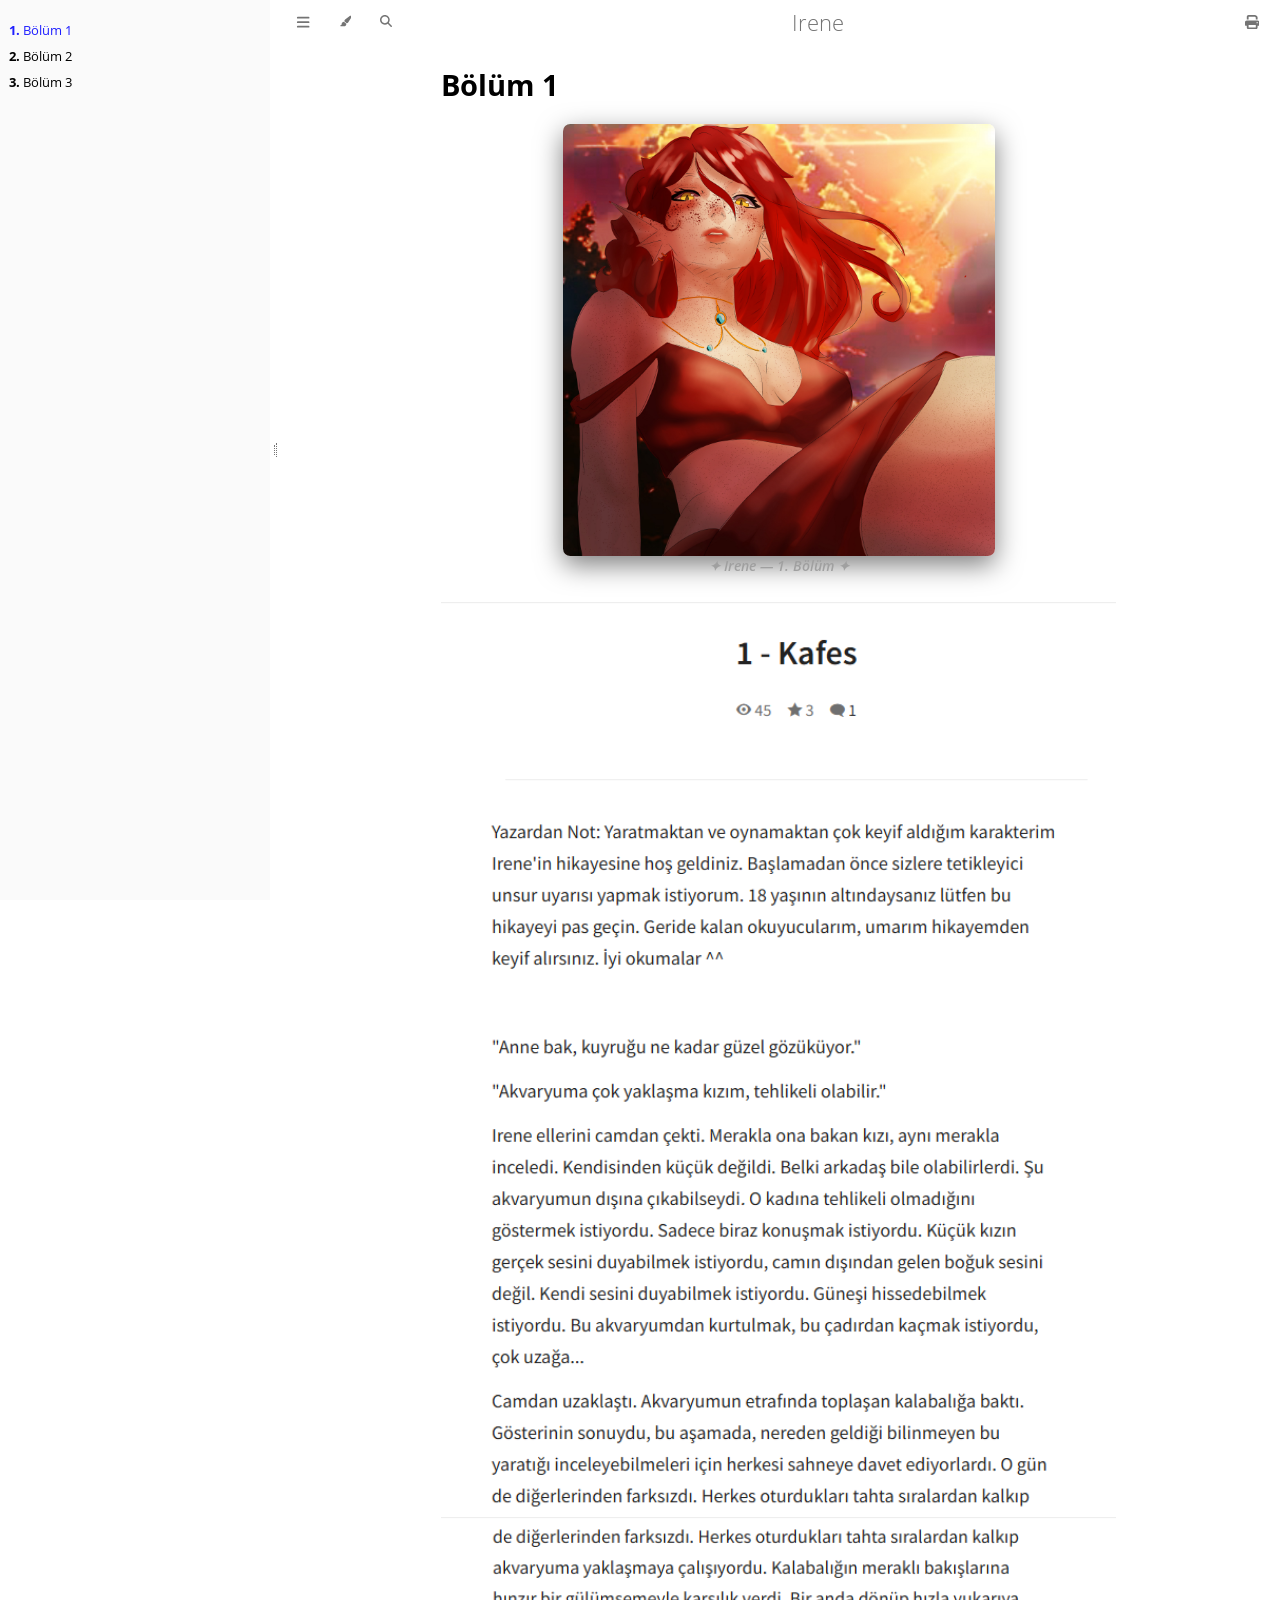
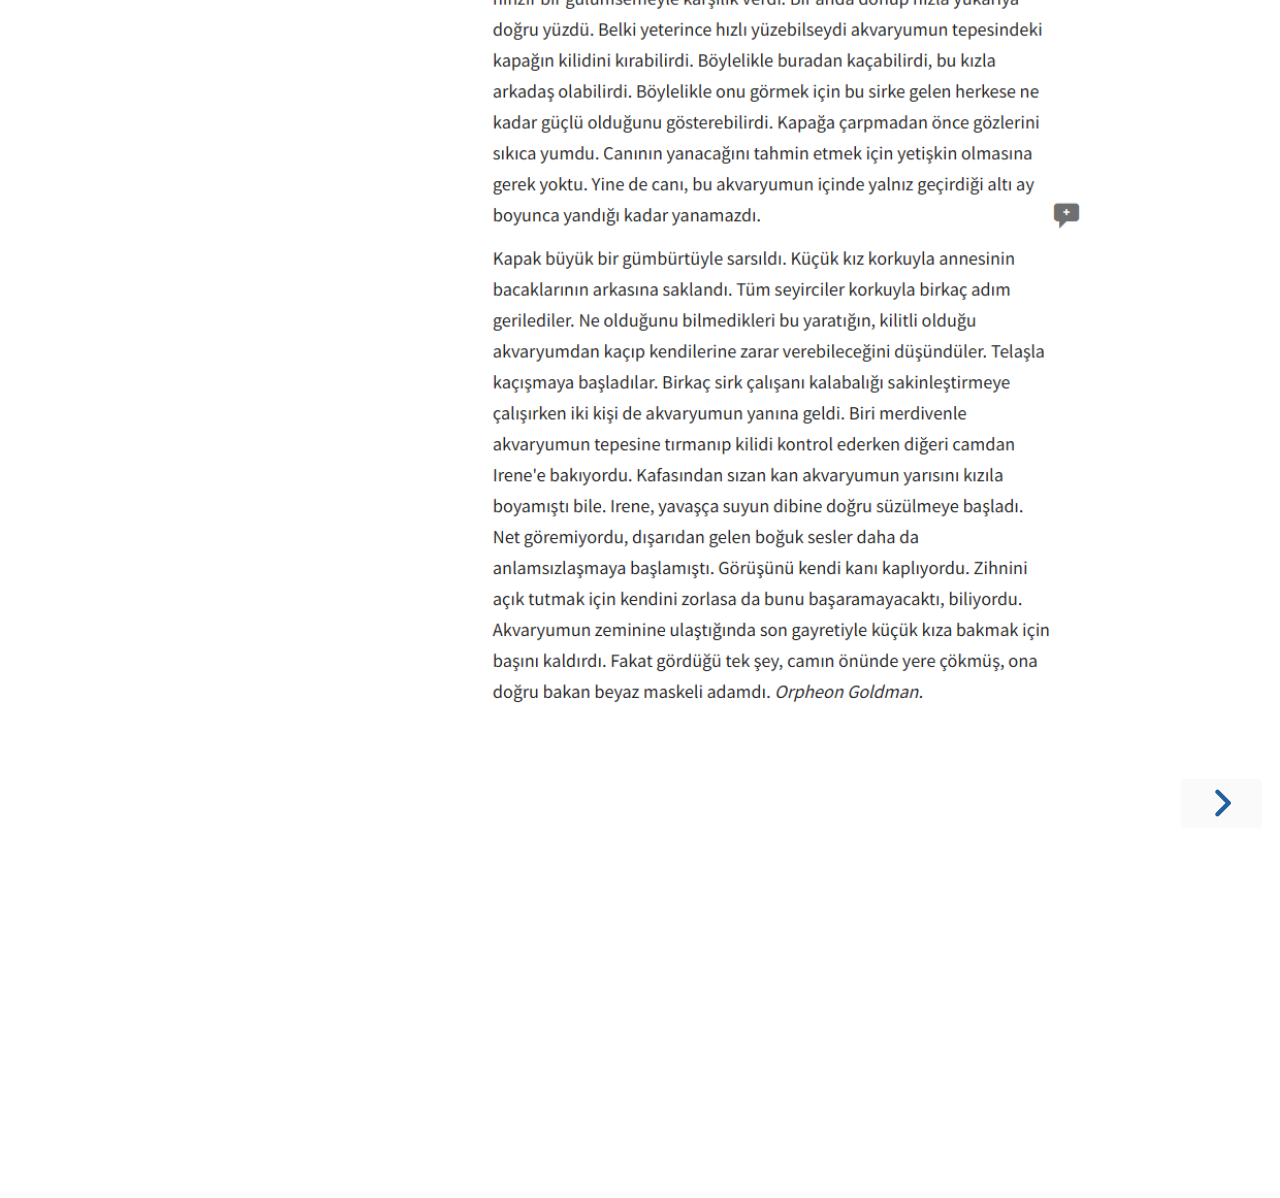
==== commit fb807687: "deploy: 2a52373d31d907d6a1cb06b5114dd42fbeafefce" ====
--- a/index.html
+++ b/index.html
@@ -28,7 +28,7 @@
         <link rel="stylesheet" id="mdbook-ayu-highlight-css" href="ayu-highlight-3fdfc3ac.css">
 
         <!-- Custom theme stylesheets -->
-        <link rel="stylesheet" href="src/custom-f407824f.css">
+        <link rel="stylesheet" href="src/custom-9194b626.css">
 
 
         <!-- Provide site root and default themes to javascript -->
--- a/src/custom-9194b626.css
+++ b/src/custom-9194b626.css
@@ -0,0 +1,33 @@
+﻿html {
+    zoom: 0.9;
+    -moz-transform: scale(0.9);
+    -moz-transform-origin: top center;
+}
+
+.content img {
+    display: block;
+    margin: 0 auto;
+    padding: 0;
+    border: none;
+    width: 100%;
+    height: auto;
+}
+
+.ln-illustration {
+    width: 480px !important;
+    max-width: 95%;
+    height: auto;
+    border-radius: 8px;
+    box-shadow: 0 10px 30px rgba(0, 0, 0, 0.5);
+    display: block;
+    margin: 15px auto 10px auto;
+}
+
+.img-caption {
+    text-align: center;
+    font-style: italic;
+    font-weight: 600;
+    color: #a0a0a0;
+    margin-bottom: 30px;
+    font-size: 0.95em;
+}
